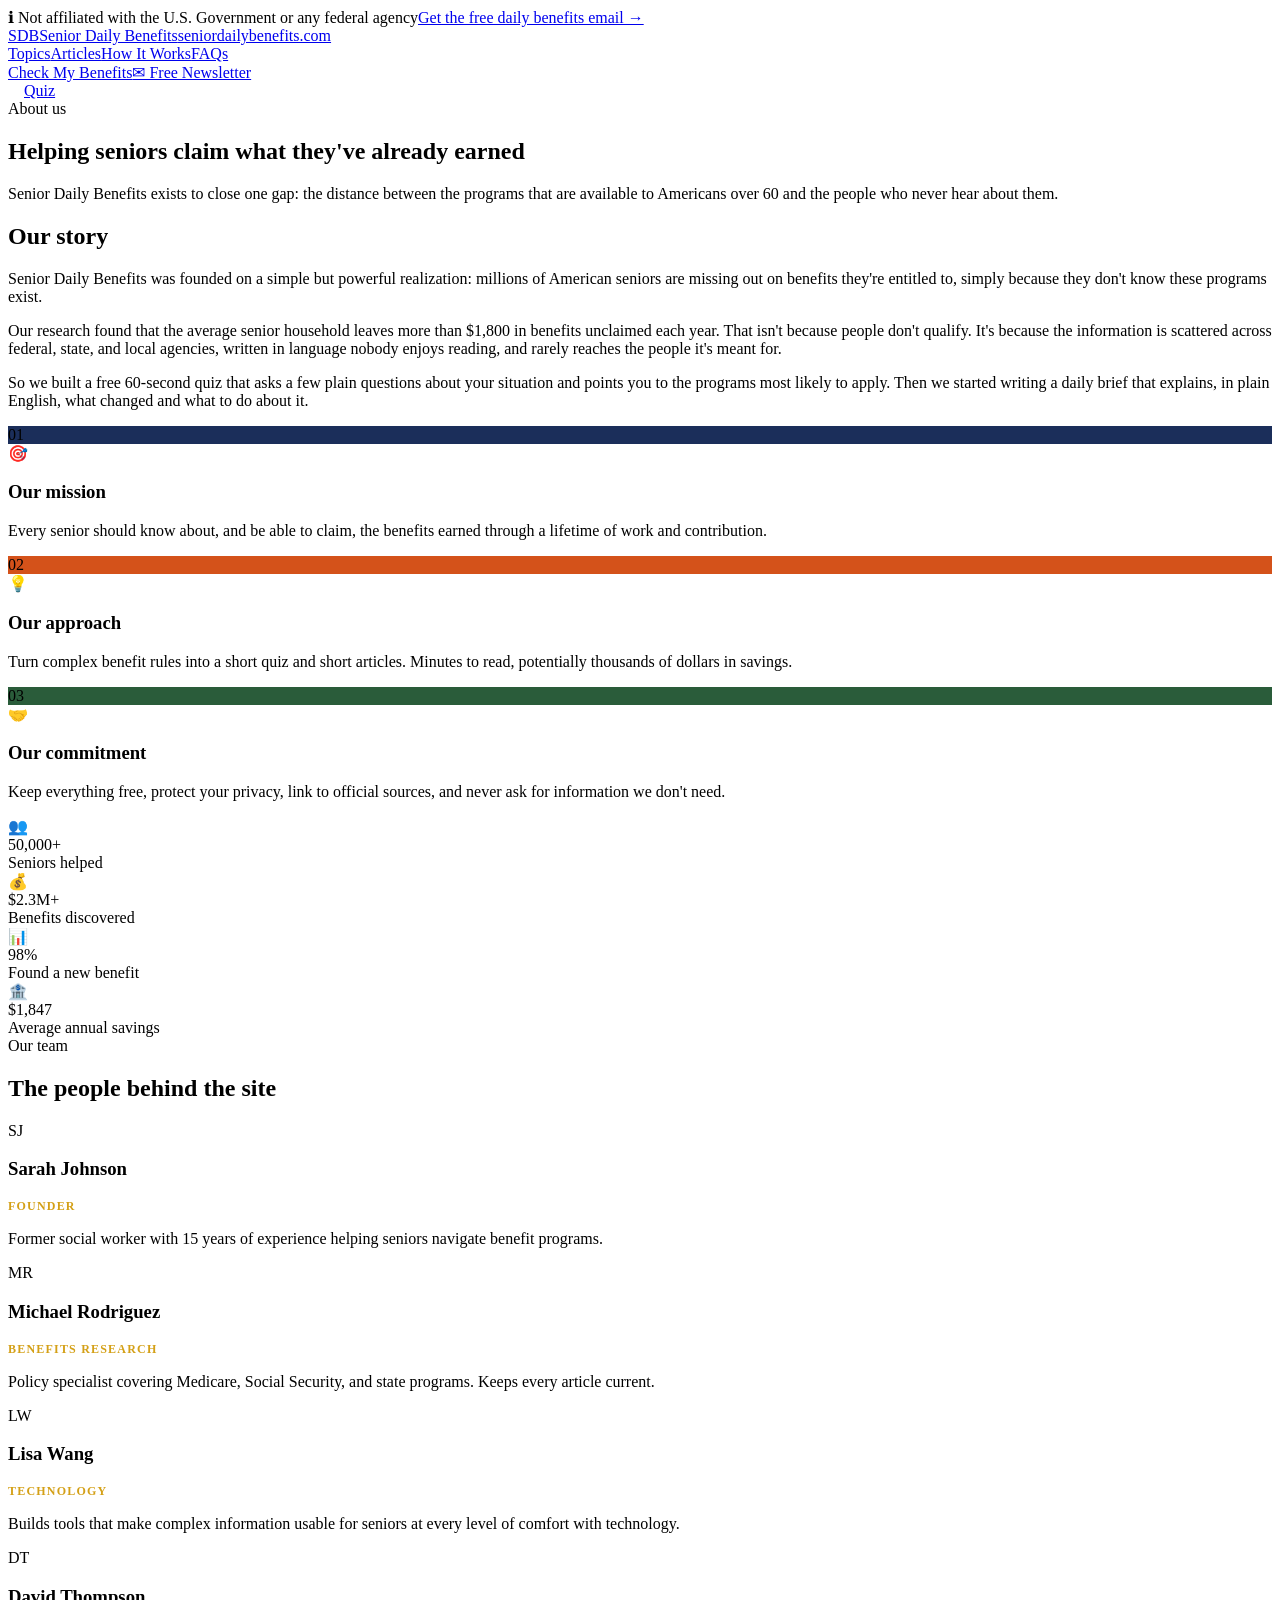
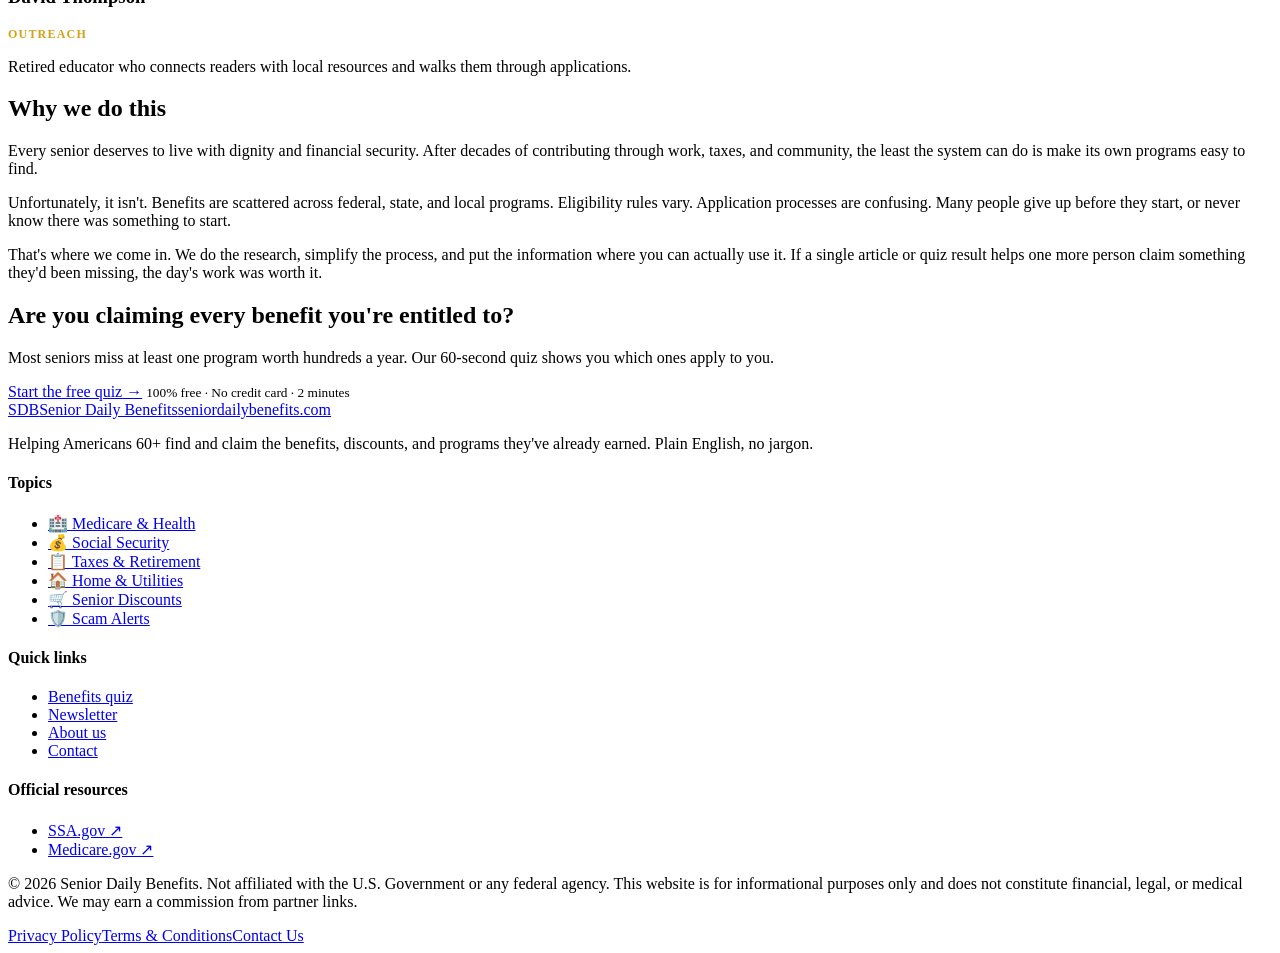
==== src/static/about.html @ 14784345 "Restyle about/contact/privacy/terms; remove placeholder address" ====
<!DOCTYPE html>
<html lang="en"><head><meta charset="UTF-8"><meta name="viewport" content="width=device-width, initial-scale=1.0">
<title>About Us | Senior Daily Benefits</title>
<meta name="description" content="Who we are and why Senior Daily Benefits exists.">
<link rel="canonical" href="https://seniordailybenefits.com/about.html"><link rel="icon" href="/favicon.ico">
<link rel="preconnect" href="https://fonts.googleapis.com"><link rel="preconnect" href="https://fonts.gstatic.com" crossorigin><link href="https://fonts.googleapis.com/css2?family=Playfair+Display:ital,wght@0,700;0,800;1,700&family=Source+Sans+3:wght@400;600;700&display=swap" rel="stylesheet"><link rel="stylesheet" href="/site.css"></head><body>
<div class="topbar"><span>ℹ Not affiliated with the U.S. Government or any federal agency</span><a href="/#newsletter">Get the free daily benefits email →</a></div>
<header class="site-header"><div class="container header-inner">
  <a href="/" class="brand"><span class="brand-mark">SDB</span><span class="brand-text"><span class="brand-name">Senior Daily Benefits</span><span class="brand-domain">seniordailybenefits.com</span></span></a>
  <nav class="nav"><a href="/#topics">Topics</a><a href="/articles/">Articles</a><a href="/#how">How It Works</a><a href="/#faq">FAQs</a></nav>
  <div class="header-cta"><a href="/#quiz" class="btn btn-outline">Check My Benefits</a><a href="/#newsletter" class="btn btn-orange">✉ Free Newsletter</a></div>
  <a href="/#quiz" class="btn btn-orange menu-btn" style="padding:.5rem 1rem">Quiz</a>
</div></header>
<section class="article-band"><div class="container"><span class="topic-chip">About us</span><h1>Helping seniors claim what they've already earned</h1>
<p class="summary">Senior Daily Benefits exists to close one gap: the distance between the programs that are available to Americans over 60 and the people who never hear about them.</p></div></section>
<article class="article"><div class="container">
<h2>Our story</h2>
<p>Senior Daily Benefits was founded on a simple but powerful realization: millions of American seniors are missing out on benefits they're entitled to, simply because they don't know these programs exist.</p>
<p>Our research found that the average senior household leaves more than $1,800 in benefits unclaimed each year. That isn't because people don't qualify. It's because the information is scattered across federal, state, and local agencies, written in language nobody enjoys reading, and rarely reaches the people it's meant for.</p>
<p>So we built a free 60-second quiz that asks a few plain questions about your situation and points you to the programs most likely to apply. Then we started writing a daily brief that explains, in plain English, what changed and what to do about it.</p>
</div></article>
<section class="topics" style="padding-top:0"><div class="container"><div class="topic-grid">
  <div class="topic"><div class="topic-top"><div class="topic-num" style="background:#1B2E5A">01</div><span>🎯</span></div><h3>Our mission</h3><p>Every senior should know about, and be able to claim, the benefits earned through a lifetime of work and contribution.</p></div>
  <div class="topic"><div class="topic-top"><div class="topic-num" style="background:#D4521A">02</div><span>💡</span></div><h3>Our approach</h3><p>Turn complex benefit rules into a short quiz and short articles. Minutes to read, potentially thousands of dollars in savings.</p></div>
  <div class="topic"><div class="topic-top"><div class="topic-num" style="background:#2A5C3A">03</div><span>🤝</span></div><h3>Our commitment</h3><p>Keep everything free, protect your privacy, link to official sources, and never ask for information we don't need.</p></div>
</div></div></section>
<section class="stats"><div class="container stats-grid">
  <div><div class="stat-icon">👥</div><div class="stat-num">50,000+</div><div class="stat-label">Seniors helped</div></div>
  <div><div class="stat-icon">💰</div><div class="stat-num">$2.3M+</div><div class="stat-label">Benefits discovered</div></div>
  <div><div class="stat-icon">📊</div><div class="stat-num">98%</div><div class="stat-label">Found a new benefit</div></div>
  <div><div class="stat-icon">🏦</div><div class="stat-num">$1,847</div><div class="stat-label">Average annual savings</div></div>
</div></section>
<section class="how"><div class="container"><div class="section-head"><div class="rule center"><span>Our team</span></div><h2>The people behind the site</h2></div>
<div class="steps">
  <div class="step"><div class="avatar" style="margin-bottom:.9rem">SJ</div><h3>Sarah Johnson</h3><p class="tag" style="font-size:.75rem;letter-spacing:.1em;text-transform:uppercase;color:#D4A017;font-weight:700;margin-bottom:.5rem">Founder</p><p>Former social worker with 15 years of experience helping seniors navigate benefit programs.</p></div>
  <div class="step"><div class="avatar" style="margin-bottom:.9rem">MR</div><h3>Michael Rodriguez</h3><p class="tag" style="font-size:.75rem;letter-spacing:.1em;text-transform:uppercase;color:#D4A017;font-weight:700;margin-bottom:.5rem">Benefits research</p><p>Policy specialist covering Medicare, Social Security, and state programs. Keeps every article current.</p></div>
  <div class="step"><div class="avatar" style="margin-bottom:.9rem">LW</div><h3>Lisa Wang</h3><p class="tag" style="font-size:.75rem;letter-spacing:.1em;text-transform:uppercase;color:#D4A017;font-weight:700;margin-bottom:.5rem">Technology</p><p>Builds tools that make complex information usable for seniors at every level of comfort with technology.</p></div>
  <div class="step"><div class="avatar" style="margin-bottom:.9rem">DT</div><h3>David Thompson</h3><p class="tag" style="font-size:.75rem;letter-spacing:.1em;text-transform:uppercase;color:#D4A017;font-weight:700;margin-bottom:.5rem">Outreach</p><p>Retired educator who connects readers with local resources and walks them through applications.</p></div>
</div></div></section>
<article class="article"><div class="container">
<h2>Why we do this</h2>
<p>Every senior deserves to live with dignity and financial security. After decades of contributing through work, taxes, and community, the least the system can do is make its own programs easy to find.</p>
<p>Unfortunately, it isn't. Benefits are scattered across federal, state, and local programs. Eligibility rules vary. Application processes are confusing. Many people give up before they start, or never know there was something to start.</p>
<p>That's where we come in. We do the research, simplify the process, and put the information where you can actually use it. If a single article or quiz result helps one more person claim something they'd been missing, the day's work was worth it.</p>
<div class="quiz-cta">
  <h2>Are you claiming every benefit you're entitled to?</h2>
  <p>Most seniors miss at least one program worth hundreds a year. Our 60-second quiz shows you which ones apply to you.</p>
  <a class="btn btn-orange btn-lg" href="/#quiz">Start the free quiz →</a>
  <small>100% free · No credit card · 2 minutes</small>
</div>
</div></article>

<footer class="site-footer"><div class="container footer-grid">
  <div class="footer-brand"><a href="/" class="brand"><span class="brand-mark gold">SDB</span><span class="brand-text"><span class="brand-name">Senior Daily Benefits</span><span class="brand-domain">seniordailybenefits.com</span></span></a>
  <p>Helping Americans 60+ find and claim the benefits, discounts, and programs they've already earned. Plain English, no jargon.</p></div>
  <div><h4>Topics</h4><ul><li><a href="/articles/">🏥 Medicare &amp; Health</a></li><li><a href="/articles/">💰 Social Security</a></li><li><a href="/articles/">📋 Taxes &amp; Retirement</a></li><li><a href="/articles/">🏠 Home &amp; Utilities</a></li><li><a href="/articles/">🛒 Senior Discounts</a></li><li><a href="/articles/">🛡️ Scam Alerts</a></li></ul></div>
  <div><h4>Quick links</h4><ul><li><a href="/#quiz">Benefits quiz</a></li><li><a href="/#newsletter">Newsletter</a></li><li><a href="/about.html">About us</a></li><li><a href="/contact.html">Contact</a></li></ul>
  <h4>Official resources</h4><ul><li><a href="https://www.ssa.gov" target="_blank" rel="noopener">SSA.gov ↗</a></li><li><a href="https://www.medicare.gov" target="_blank" rel="noopener">Medicare.gov ↗</a></li></ul></div>
</div><div class="footer-bottom"><div class="container"><p>© 2026 Senior Daily Benefits. Not affiliated with the U.S. Government or any federal agency. This website is for informational purposes only and does not constitute financial, legal, or medical advice. We may earn a commission from partner links.</p>
<div><a href="/privacy-policy.html">Privacy Policy</a><a href="/terms-conditions.html">Terms &amp; Conditions</a><a href="/contact.html">Contact Us</a></div></div></div></footer>
</body></html>
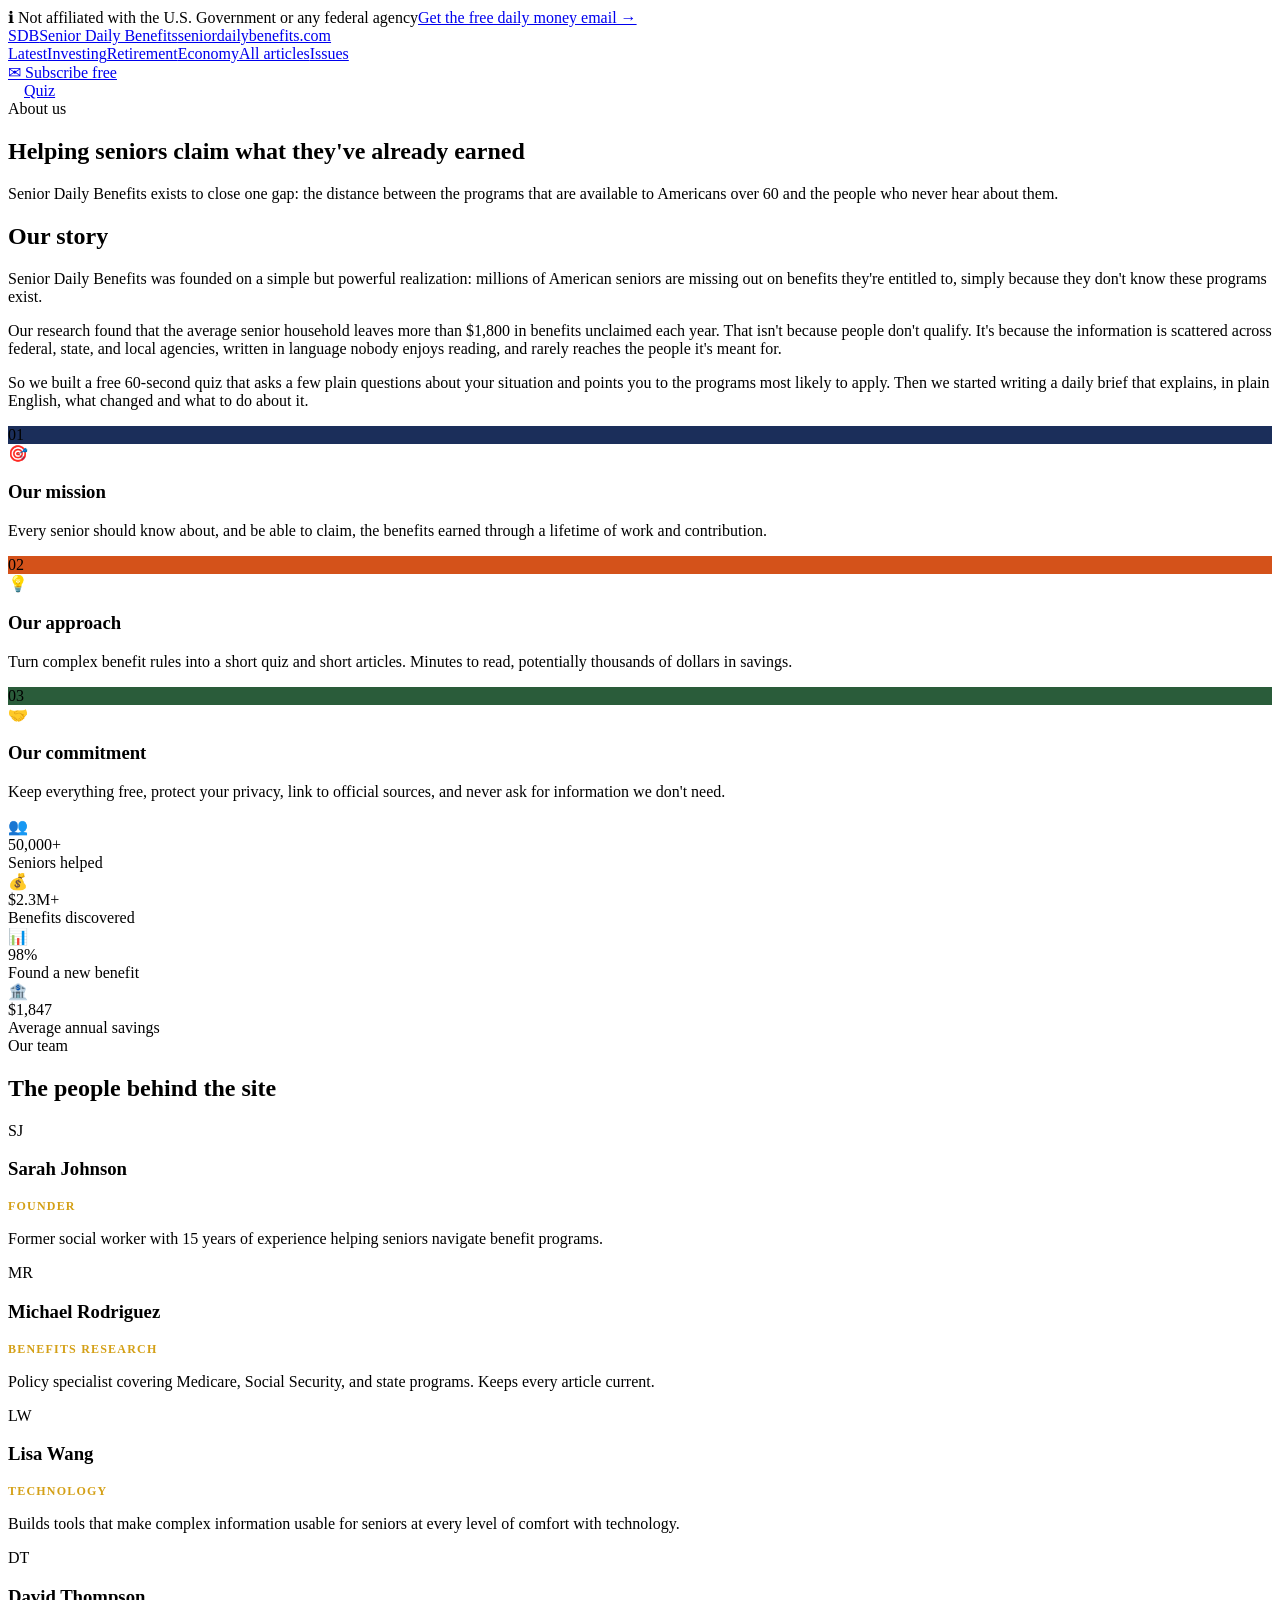
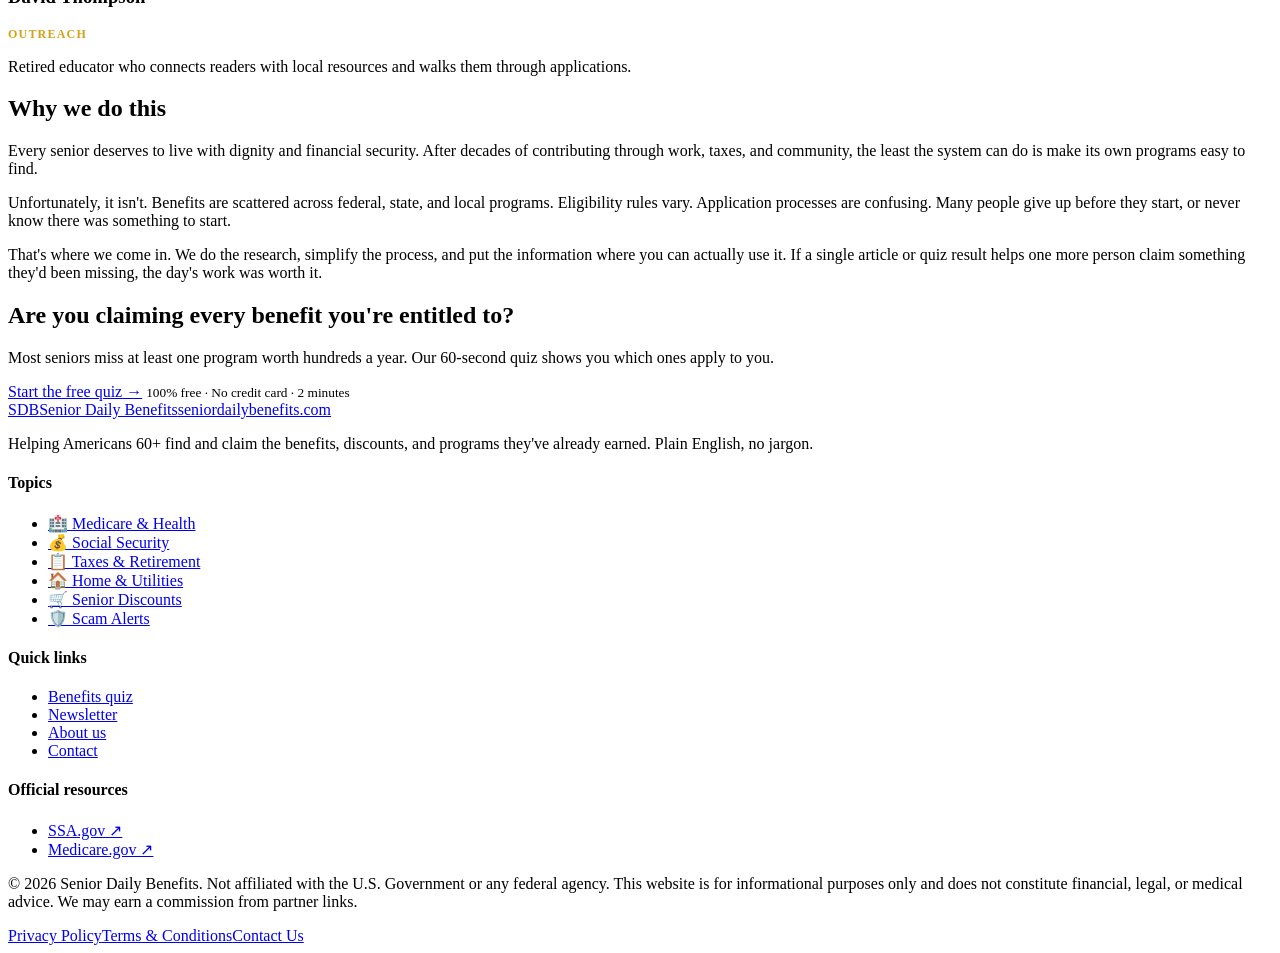
==== commit 12e81f62: "Homepage redesign: newsletter-first layout instead of the benefits quiz funnel - New generated homep" ====
--- a/src/static/about.html
+++ b/src/static/about.html
@@ -3,12 +3,12 @@
 <title>About Us | Senior Daily Benefits</title>
 <meta name="description" content="Who we are and why Senior Daily Benefits exists.">
 <link rel="canonical" href="https://seniordailybenefits.com/about.html"><link rel="icon" href="/favicon.ico">
-<link rel="preconnect" href="https://fonts.googleapis.com"><link rel="preconnect" href="https://fonts.gstatic.com" crossorigin><link href="https://fonts.googleapis.com/css2?family=Playfair+Display:ital,wght@0,700;0,800;1,700&family=Source+Sans+3:wght@400;600;700&display=swap" rel="stylesheet"><link rel="stylesheet" href="/site.css"></head><body>
-<div class="topbar"><span>ℹ Not affiliated with the U.S. Government or any federal agency</span><a href="/#newsletter">Get the free daily benefits email →</a></div>
+<link rel="preconnect" href="https://fonts.googleapis.com"><link rel="preconnect" href="https://fonts.gstatic.com" crossorigin><link href="https://fonts.googleapis.com/css2?family=Work+Sans:ital,wght@0,400;0,500;0,600;0,700;0,800;1,400;1,700&display=swap" rel="stylesheet"><link rel="stylesheet" href="/site.css?v=a55946cb"></head><body>
+<div class="topbar"><span>ℹ Not affiliated with the U.S. Government or any federal agency</span><a href="/#subscribe">Get the free daily money email →</a></div>
 <header class="site-header"><div class="container header-inner">
   <a href="/" class="brand"><span class="brand-mark">SDB</span><span class="brand-text"><span class="brand-name">Senior Daily Benefits</span><span class="brand-domain">seniordailybenefits.com</span></span></a>
-  <nav class="nav"><a href="/#topics">Topics</a><a href="/articles/">Articles</a><a href="/#how">How It Works</a><a href="/#faq">FAQs</a></nav>
-  <div class="header-cta"><a href="/#quiz" class="btn btn-outline">Check My Benefits</a><a href="/#newsletter" class="btn btn-orange">✉ Free Newsletter</a></div>
+  <nav class="nav"><a href="/#latest">Latest</a><a href="/#lane-investing">Investing</a><a href="/#lane-retirement">Retirement</a><a href="/#lane-economy">Economy</a><a href="/articles/">All articles</a><a href="/newsletters/">Issues</a></nav>
+  <div class="header-cta"><a href="/#subscribe" class="btn btn-orange">✉ Subscribe free</a></div>
   <a href="/#quiz" class="btn btn-orange menu-btn" style="padding:.5rem 1rem">Quiz</a>
 </div></header>
 <section class="article-band"><div class="container"><span class="topic-chip">About us</span><h1>Helping seniors claim what they've already earned</h1>
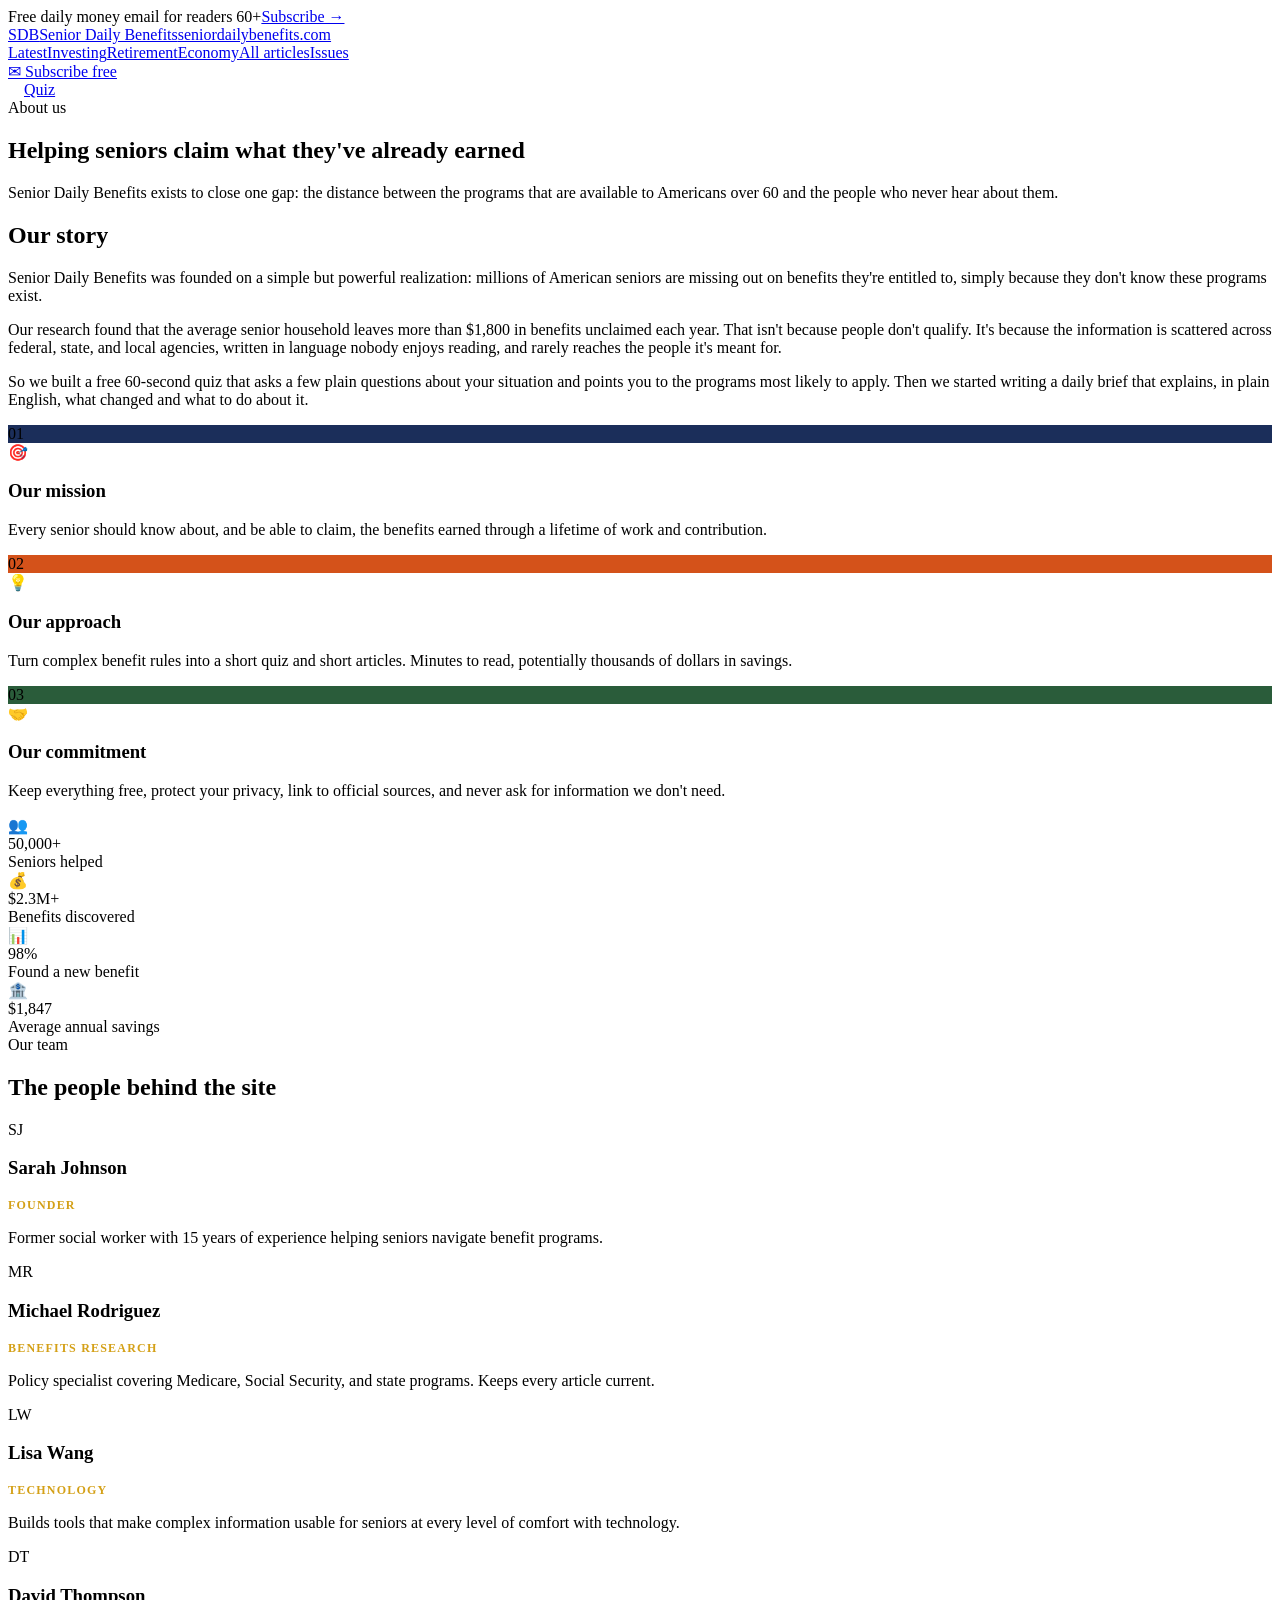
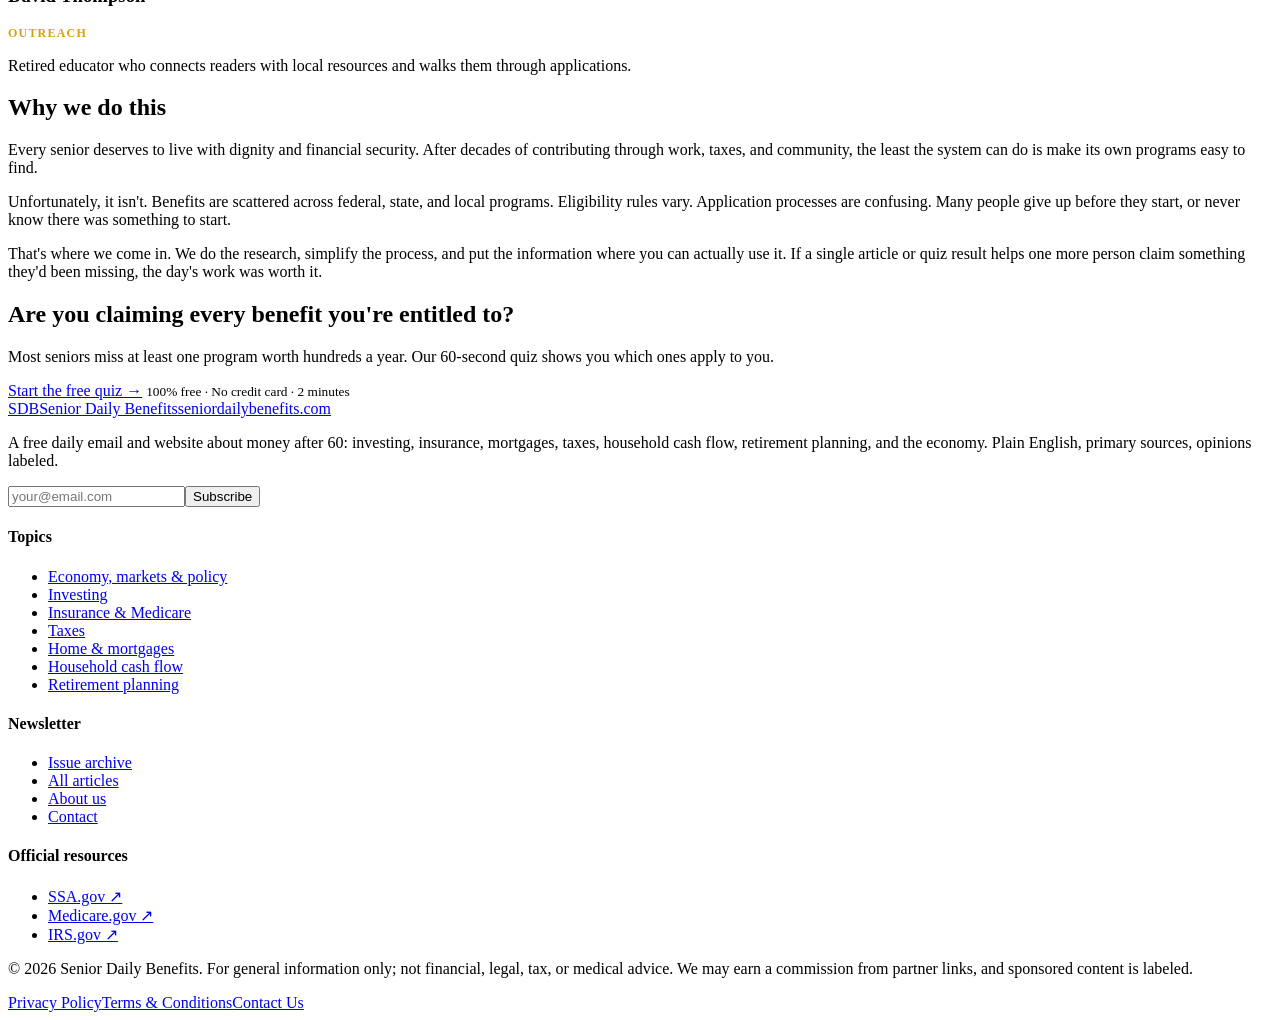
==== commit 7f58e74f: "Drop the government-affiliation banner site-wide, new footer, and a paid-traffic quiz landing page -" ====
--- a/src/static/about.html
+++ b/src/static/about.html
@@ -3,8 +3,8 @@
 <title>About Us | Senior Daily Benefits</title>
 <meta name="description" content="Who we are and why Senior Daily Benefits exists.">
 <link rel="canonical" href="https://seniordailybenefits.com/about.html"><link rel="icon" href="/favicon.ico">
-<link rel="preconnect" href="https://fonts.googleapis.com"><link rel="preconnect" href="https://fonts.gstatic.com" crossorigin><link href="https://fonts.googleapis.com/css2?family=Work+Sans:ital,wght@0,400;0,500;0,600;0,700;0,800;1,400;1,700&display=swap" rel="stylesheet"><link rel="stylesheet" href="/site.css?v=a55946cb"></head><body>
-<div class="topbar"><span>ℹ Not affiliated with the U.S. Government or any federal agency</span><a href="/#subscribe">Get the free daily money email →</a></div>
+<link rel="preconnect" href="https://fonts.googleapis.com"><link rel="preconnect" href="https://fonts.gstatic.com" crossorigin><link href="https://fonts.googleapis.com/css2?family=Work+Sans:ital,wght@0,400;0,500;0,600;0,700;0,800;1,400;1,700&display=swap" rel="stylesheet"><link rel="stylesheet" href="/site.css?v=8f838000"></head><body>
+<div class="topbar"><span>Free daily money email for readers 60+</span><a href="/#subscribe">Subscribe →</a></div>
 <header class="site-header"><div class="container header-inner">
   <a href="/" class="brand"><span class="brand-mark">SDB</span><span class="brand-text"><span class="brand-name">Senior Daily Benefits</span><span class="brand-domain">seniordailybenefits.com</span></span></a>
   <nav class="nav"><a href="/#latest">Latest</a><a href="/#lane-investing">Investing</a><a href="/#lane-retirement">Retirement</a><a href="/#lane-economy">Economy</a><a href="/articles/">All articles</a><a href="/newsletters/">Issues</a></nav>
@@ -52,10 +52,12 @@
 
 <footer class="site-footer"><div class="container footer-grid">
   <div class="footer-brand"><a href="/" class="brand"><span class="brand-mark gold">SDB</span><span class="brand-text"><span class="brand-name">Senior Daily Benefits</span><span class="brand-domain">seniordailybenefits.com</span></span></a>
-  <p>Helping Americans 60+ find and claim the benefits, discounts, and programs they've already earned. Plain English, no jargon.</p></div>
-  <div><h4>Topics</h4><ul><li><a href="/articles/">🏥 Medicare &amp; Health</a></li><li><a href="/articles/">💰 Social Security</a></li><li><a href="/articles/">📋 Taxes &amp; Retirement</a></li><li><a href="/articles/">🏠 Home &amp; Utilities</a></li><li><a href="/articles/">🛒 Senior Discounts</a></li><li><a href="/articles/">🛡️ Scam Alerts</a></li></ul></div>
-  <div><h4>Quick links</h4><ul><li><a href="/#quiz">Benefits quiz</a></li><li><a href="/#newsletter">Newsletter</a></li><li><a href="/about.html">About us</a></li><li><a href="/contact.html">Contact</a></li></ul>
-  <h4>Official resources</h4><ul><li><a href="https://www.ssa.gov" target="_blank" rel="noopener">SSA.gov ↗</a></li><li><a href="https://www.medicare.gov" target="_blank" rel="noopener">Medicare.gov ↗</a></li></ul></div>
-</div><div class="footer-bottom"><div class="container"><p>© 2026 Senior Daily Benefits. Not affiliated with the U.S. Government or any federal agency. This website is for informational purposes only and does not constitute financial, legal, or medical advice. We may earn a commission from partner links.</p>
+  <p>A free daily email and website about money after 60: investing, insurance, mortgages, taxes, household cash flow, retirement planning, and the economy. Plain English, primary sources, opinions labeled.</p>
+  <form class="footer-form" onsubmit="subscribe(event, 'footer')"><input type="email" required placeholder="your@email.com" autocomplete="email" aria-label="Email address"><button class="btn btn-orange" type="submit">Subscribe</button></form></div>
+  <div><h4>Topics</h4><ul><li><a href="/#lane-economy">Economy, markets &amp; policy</a></li><li><a href="/#lane-investing">Investing</a></li><li><a href="/#lane-insurance">Insurance &amp; Medicare</a></li><li><a href="/#lane-taxes">Taxes</a></li><li><a href="/#lane-mortgages">Home &amp; mortgages</a></li><li><a href="/#lane-cashflow">Household cash flow</a></li><li><a href="/#lane-retirement">Retirement planning</a></li></ul></div>
+  <div><h4>Newsletter</h4><ul><li><a href="/newsletters/">Issue archive</a></li><li><a href="/articles/">All articles</a></li><li><a href="/about.html">About us</a></li><li><a href="/contact.html">Contact</a></li></ul>
+  <h4>Official resources</h4><ul><li><a href="https://www.ssa.gov" target="_blank" rel="noopener">SSA.gov ↗</a></li><li><a href="https://www.medicare.gov" target="_blank" rel="noopener">Medicare.gov ↗</a></li><li><a href="https://www.irs.gov" target="_blank" rel="noopener">IRS.gov ↗</a></li></ul></div>
+</div><div class="footer-bottom"><div class="container"><p>© 2026 Senior Daily Benefits. For general information only; not financial, legal, tax, or medical advice. We may earn a commission from partner links, and sponsored content is labeled.</p>
 <div><a href="/privacy-policy.html">Privacy Policy</a><a href="/terms-conditions.html">Terms &amp; Conditions</a><a href="/contact.html">Contact Us</a></div></div></div></footer>
+<script src="/home.js?v=8f838000" defer></script>
 </body></html>
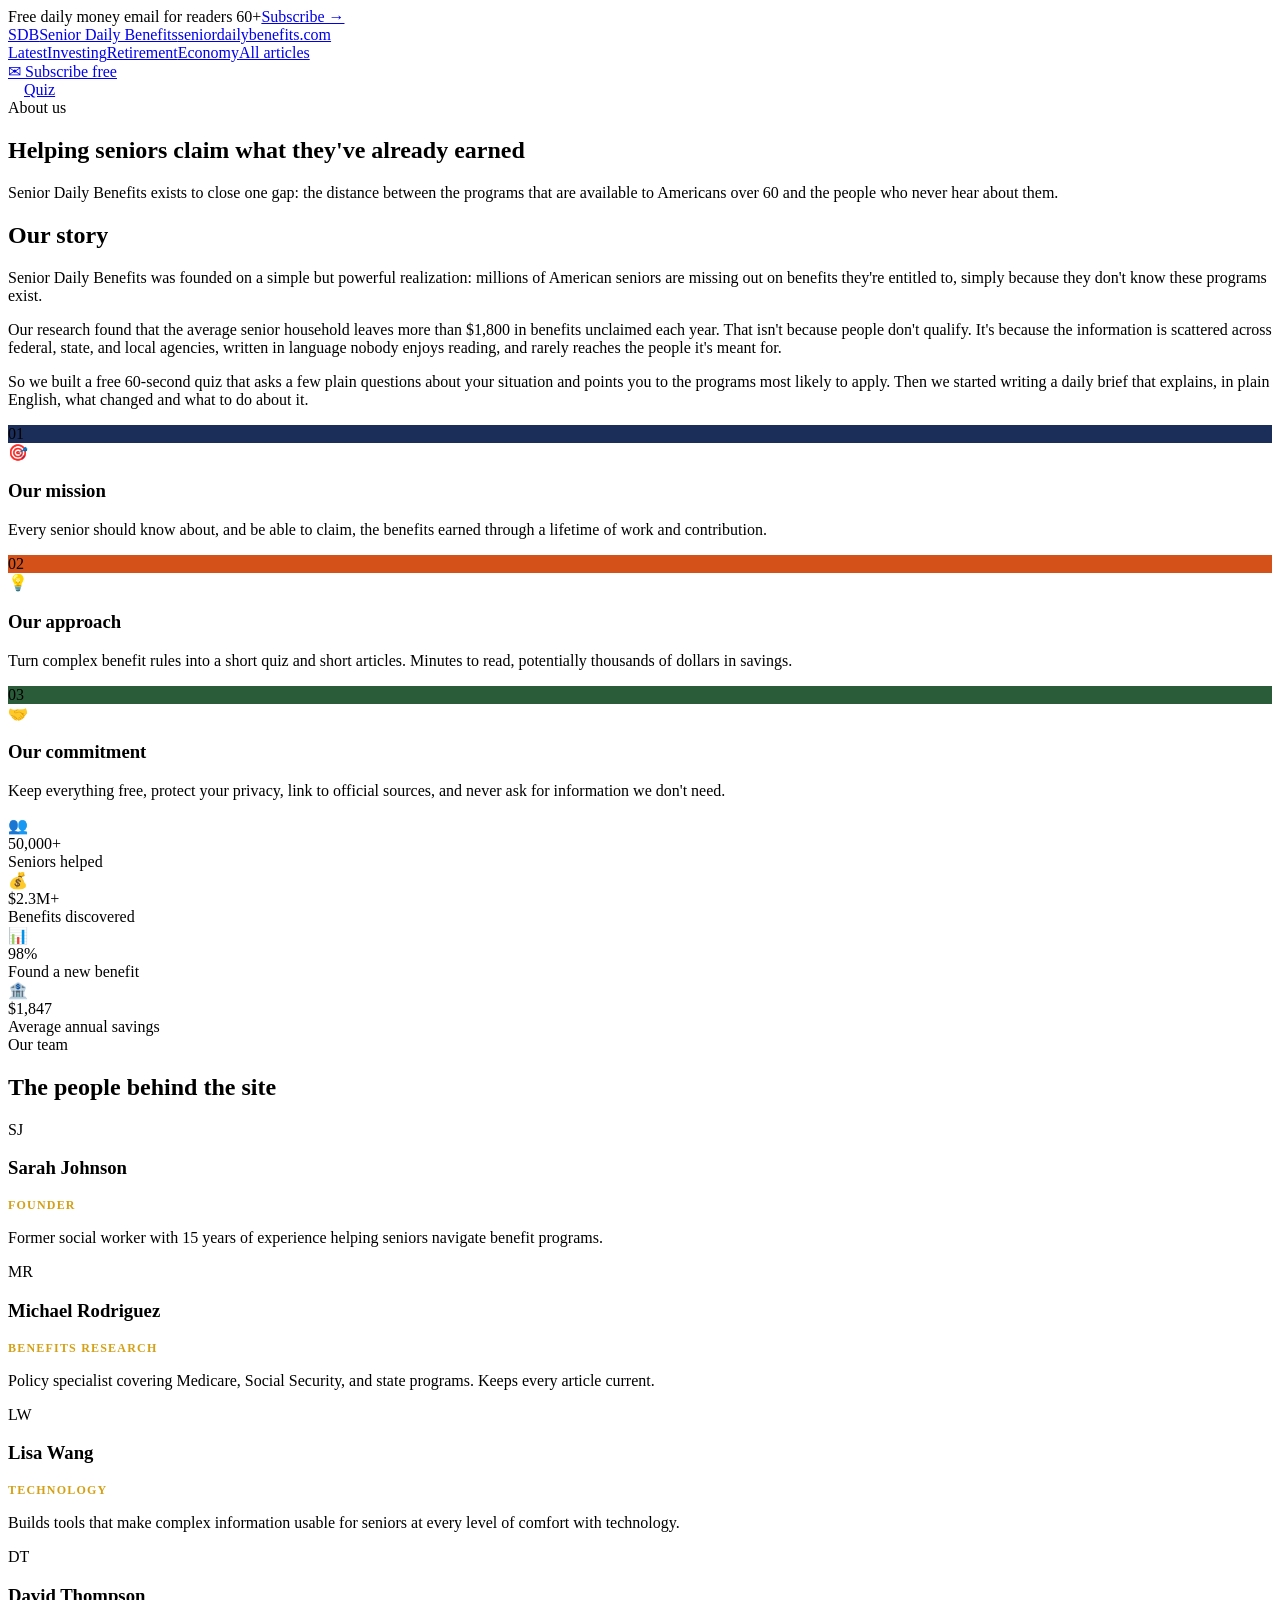
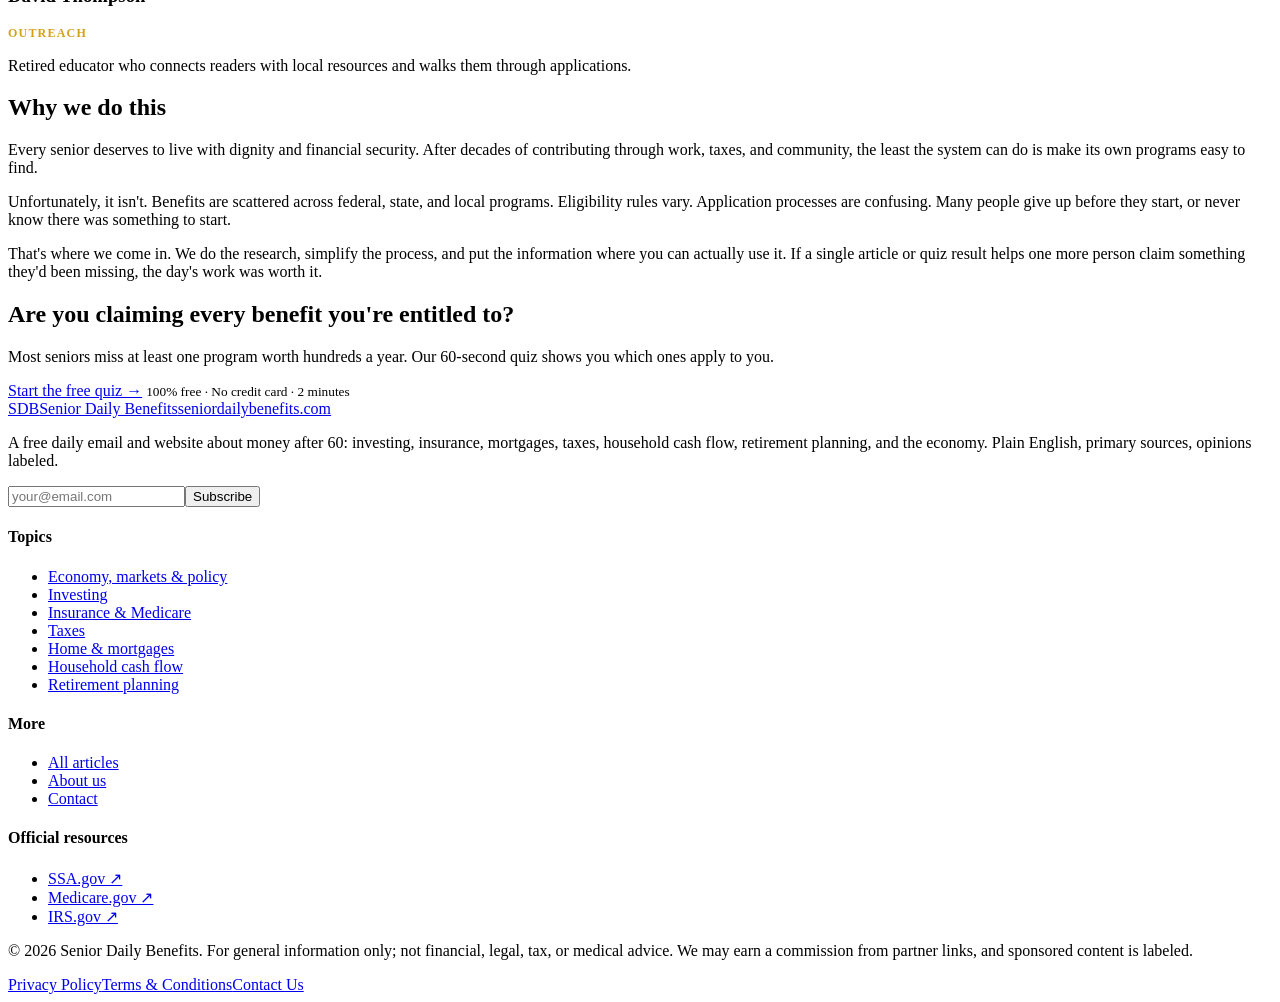
==== commit 57435654: "Remove the newsletter web archive and every link to it Co-Authored-By: Claude Fable 5.1 <noreply@ant" ====
--- a/src/static/about.html
+++ b/src/static/about.html
@@ -7,7 +7,7 @@
 <div class="topbar"><span>Free daily money email for readers 60+</span><a href="/#subscribe">Subscribe →</a></div>
 <header class="site-header"><div class="container header-inner">
   <a href="/" class="brand"><span class="brand-mark">SDB</span><span class="brand-text"><span class="brand-name">Senior Daily Benefits</span><span class="brand-domain">seniordailybenefits.com</span></span></a>
-  <nav class="nav"><a href="/#latest">Latest</a><a href="/#lane-investing">Investing</a><a href="/#lane-retirement">Retirement</a><a href="/#lane-economy">Economy</a><a href="/articles/">All articles</a><a href="/newsletters/">Issues</a></nav>
+  <nav class="nav"><a href="/#latest">Latest</a><a href="/#lane-investing">Investing</a><a href="/#lane-retirement">Retirement</a><a href="/#lane-economy">Economy</a><a href="/articles/">All articles</a></nav>
   <div class="header-cta"><a href="/#subscribe" class="btn btn-orange">✉ Subscribe free</a></div>
   <a href="/#quiz" class="btn btn-orange menu-btn" style="padding:.5rem 1rem">Quiz</a>
 </div></header>
@@ -55,7 +55,7 @@
   <p>A free daily email and website about money after 60: investing, insurance, mortgages, taxes, household cash flow, retirement planning, and the economy. Plain English, primary sources, opinions labeled.</p>
   <form class="footer-form" onsubmit="subscribe(event, 'footer')"><input type="email" required placeholder="your@email.com" autocomplete="email" aria-label="Email address"><button class="btn btn-orange" type="submit">Subscribe</button></form></div>
   <div><h4>Topics</h4><ul><li><a href="/#lane-economy">Economy, markets &amp; policy</a></li><li><a href="/#lane-investing">Investing</a></li><li><a href="/#lane-insurance">Insurance &amp; Medicare</a></li><li><a href="/#lane-taxes">Taxes</a></li><li><a href="/#lane-mortgages">Home &amp; mortgages</a></li><li><a href="/#lane-cashflow">Household cash flow</a></li><li><a href="/#lane-retirement">Retirement planning</a></li></ul></div>
-  <div><h4>Newsletter</h4><ul><li><a href="/newsletters/">Issue archive</a></li><li><a href="/articles/">All articles</a></li><li><a href="/about.html">About us</a></li><li><a href="/contact.html">Contact</a></li></ul>
+  <div><h4>More</h4><ul><li><a href="/articles/">All articles</a></li><li><a href="/about.html">About us</a></li><li><a href="/contact.html">Contact</a></li></ul>
   <h4>Official resources</h4><ul><li><a href="https://www.ssa.gov" target="_blank" rel="noopener">SSA.gov ↗</a></li><li><a href="https://www.medicare.gov" target="_blank" rel="noopener">Medicare.gov ↗</a></li><li><a href="https://www.irs.gov" target="_blank" rel="noopener">IRS.gov ↗</a></li></ul></div>
 </div><div class="footer-bottom"><div class="container"><p>© 2026 Senior Daily Benefits. For general information only; not financial, legal, tax, or medical advice. We may earn a commission from partner links, and sponsored content is labeled.</p>
 <div><a href="/privacy-policy.html">Privacy Policy</a><a href="/terms-conditions.html">Terms &amp; Conditions</a><a href="/contact.html">Contact Us</a></div></div></div></footer>
